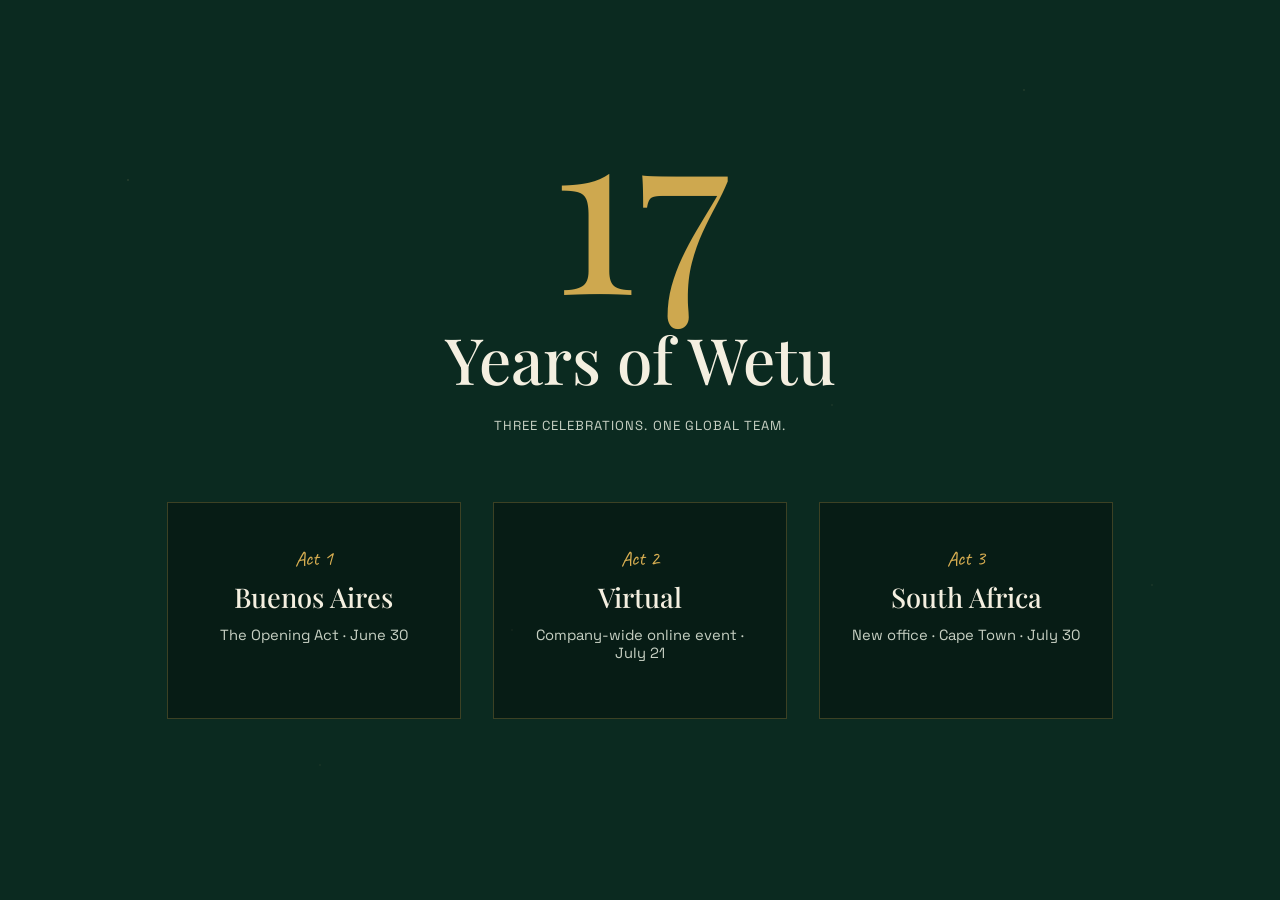
==== index.html @ 28b3c06c "Add files via upload" ====
<!DOCTYPE html>
<html lang="en">
<head>
<meta charset="UTF-8">
<meta name="viewport" content="width=device-width, initial-scale=1.0">
<title>Wetu LATAM · Buenos Aires</title>
<link rel="preconnect" href="https://fonts.googleapis.com">
<link rel="preconnect" href="https://fonts.gstatic.com" crossorigin>
<link href="https://fonts.googleapis.com/css2?family=Playfair+Display:ital,wght@0,500;0,600;0,700;1,600&family=Space+Grotesk:wght@400;500;600;700&family=Yellowtail&family=Caveat:wght@500;600;700&display=swap" rel="stylesheet">
<style>
  :root{
    --paper:#0B2A20;
    --paper-deep:#071C15;
    --ink:#F4EFE0;
    --ink-soft:#C7D0C3;
    --rust:#D9AF52;
    --petrol:#8FC9A8;
    --marigold:#E8C071;
    --sage:#8FAE55;
    --curtain:#7A1424;
    --curtain-deep:#3E0913;
    --curtain-light:#9C1D2E;
    --card-shadow: 0 18px 40px -18px rgba(0,0,0,0.6);
  }
  *{box-sizing:border-box;}
  html{scroll-behavior:smooth;}
  body{
    margin:0;
    background:var(--paper);
    color:var(--ink);
    font-family:'Space Grotesk', sans-serif;
    overflow-x:hidden;
  }
  ::selection{background:var(--marigold); color:var(--ink);}

  .grain{
    position:fixed; inset:0; pointer-events:none; z-index:1; opacity:.35; mix-blend-mode:screen;
    background-image:
      radial-gradient(1.5px 1.5px at 10% 20%, rgba(232,192,113,0.5), transparent),
      radial-gradient(1.5px 1.5px at 80% 10%, rgba(232,192,113,0.4), transparent),
      radial-gradient(1px 1px at 40% 70%, rgba(232,192,113,0.35), transparent),
      radial-gradient(1.5px 1.5px at 65% 45%, rgba(232,192,113,0.3), transparent),
      radial-gradient(1px 1px at 25% 85%, rgba(232,192,113,0.4), transparent),
      radial-gradient(1.5px 1.5px at 90% 65%, rgba(232,192,113,0.3), transparent);
    background-size: 100% 100%;
  }

  h1,h2,h3{font-family:'Playfair Display', serif; margin:0; font-weight:500;}
  .tag{
    font-family:'Caveat', cursive;
    font-weight:600;
    color:var(--rust);
    display:inline-block;
    transform:rotate(-3deg);
  }

  /* ---------- CURTAIN INTRO (click-to-open) ---------- */
  .curtain-overlay{
    position:fixed;
    inset:0;
    z-index:200;
    display:flex;
    cursor:pointer;
  }
  .curtain-overlay.opening{ cursor:default; }
  .curtain-panel{
    width:50%;
    height:100%;
    position:relative;
    background:
      radial-gradient(60% 45% at 50% 0%, rgba(255,255,255,0.10), transparent 70%),
      repeating-linear-gradient(90deg,
        rgba(255,255,255,0.10) 0px,
        rgba(255,255,255,0.03) 10px,
        rgba(0,0,0,0.10) 22px,
        rgba(0,0,0,0.22) 32px,
        rgba(0,0,0,0.10) 42px,
        rgba(255,255,255,0.03) 54px,
        rgba(255,255,255,0.10) 64px
      ),
      linear-gradient(180deg, var(--curtain-light) 0%, var(--curtain) 40%, var(--curtain-deep) 100%);
    box-shadow: inset -40px 0 90px rgba(0,0,0,0.55), inset 0 -60px 120px rgba(0,0,0,0.45);
    transition: transform 2.4s cubic-bezier(.65,0,.35,1);
    will-change: transform;
  }
  .curtain-panel.right{
    box-shadow: inset 40px 0 90px rgba(0,0,0,0.55), inset 0 -60px 120px rgba(0,0,0,0.45);
  }
  .curtain-overlay.opening .curtain-panel.left{ transform:translateX(-102%); }
  .curtain-overlay.opening .curtain-panel.right{ transform:translateX(102%); }
  .curtain-panel:before{
    content:"";
    position:absolute;
    top:0; bottom:0;
    width:18px;
    background:linear-gradient(90deg, rgba(232,192,113,0.75), rgba(232,192,113,0.05));
    z-index:2;
  }
  .curtain-panel.left:before{ right:0; }
  .curtain-panel.right:before{ left:0; }
  .curtain-panel:after{
    content:"";
    position:absolute;
    top:0; left:0; right:0; height:70px;
    background:linear-gradient(180deg, rgba(0,0,0,0.4), transparent);
  }
  .curtain-hint{
    position:fixed;
    inset:0;
    z-index:201;
    display:flex;
    flex-direction:column;
    align-items:center;
    justify-content:center;
    text-align:center;
    pointer-events:none;
    transition:opacity .6s ease;
  }
  .curtain-overlay.opening ~ .curtain-hint, .curtain-hint.hidden{
    opacity:0;
  }
  .curtain-hint .ring{
    width:64px; height:64px;
    border-radius:50%;
    border:1.5px solid rgba(232,192,113,0.65);
    display:flex; align-items:center; justify-content:center;
    margin-bottom:1rem;
    animation:pulseRing 2s ease-in-out infinite;
  }
  .curtain-hint .ring svg{ width:22px; height:22px; }
  @keyframes pulseRing{
    0%,100%{ box-shadow:0 0 0 0 rgba(232,192,113,0.35); }
    50%{ box-shadow:0 0 0 10px rgba(232,192,113,0); }
  }
  .curtain-hint .txt{
    font-family:'Yellowtail', cursive;
    font-size:clamp(1.6rem, 3.4vw, 2.2rem);
    color:#F4EFE0;
  }

  /* ---------- HERO ---------- */
  .hero{
    min-height:100svh;
    display:flex;
    flex-direction:column;
    align-items:center;
    justify-content:center;
    text-align:center;
    padding:8vh 6vw 10vh;
    position:relative;
    background:
      radial-gradient(ellipse at 20% 15%, rgba(226,162,59,0.20), transparent 55%),
      radial-gradient(ellipse at 85% 80%, rgba(40,69,79,0.18), transparent 55%),
      var(--paper);
  }
  .act-ribbon{
    display:inline-block;
    background:linear-gradient(180deg, var(--curtain), var(--curtain-deep));
    color:var(--rust);
    font-family:'Space Grotesk';
    font-weight:700;
    font-size:.95rem;
    letter-spacing:.22em;
    padding:.55rem 1.6rem;
    border:1px solid rgba(217,175,82,0.5);
    border-radius:2px;
    margin-bottom:1.4rem;
    box-shadow:0 8px 20px -8px rgba(0,0,0,0.5);
  }
  .hero .eyebrow{
    font-family:'Caveat', cursive;
    font-weight:700;
    font-size:clamp(2rem, 4.4vw, 3.2rem);
    color:var(--petrol);
    letter-spacing:.02em;
    margin-bottom:.6rem;
    transform:rotate(-2deg);
  }
  .hero h1{
    font-size:clamp(2.4rem, 6.4vw, 5rem);
    line-height:1.05;
    max-width:19ch;
    letter-spacing:-0.01em;
  }
  .hero h1 em{
    font-style:italic;
    color:var(--rust);
  }
  .hero p.sub{
    max-width:48ch;
    margin:1.6rem auto 0;
    font-size:clamp(1rem, 1.6vw, 1.2rem);
    color:var(--ink-soft);
    line-height:1.6;
  }
  .hero .date-strip{
    margin-top:2.2rem;
    display:flex;
    gap:.9rem;
    flex-wrap:wrap;
    justify-content:center;
  }
  .date-strip span{
    font-family:'Space Grotesk';
    font-size:.78rem;
    letter-spacing:.14em;
    text-transform:uppercase;
    padding:.5rem 1rem;
    border:1px solid rgba(244,239,224,0.28);
    border-radius:999px;
    color:var(--ink-soft);
  }
  .scroll-cue{
    position:absolute;
    bottom:5vh;
    font-family:'Caveat', cursive;
    font-size:1.15rem;
    color:var(--ink-soft);
    display:flex;
    flex-direction:column;
    align-items:center;
    gap:.3rem;
    animation:bob 2.4s ease-in-out infinite;
  }
  @keyframes bob{0%,100%{transform:translateY(0);}50%{transform:translateY(8px);}}

  /* ---------- CHAPTER DIVIDER ---------- */
  .chapter{
    position:sticky;
    top:0;
    z-index:5;
    padding:2.2rem 6vw 1.6rem;
    background:linear-gradient(var(--paper) 78%, transparent);
  }
  .chapter .num{
    font-family:'Caveat', cursive;
    font-size:1rem;
    color:var(--rust);
    letter-spacing:.05em;
    text-transform:uppercase;
  }
  .chapter h2{
    font-size:clamp(1.9rem, 4.2vw, 3rem);
    margin-top:.15rem;
  }
  .chapter .rule{
    margin-top:1rem;
    height:2px;
    width:100%;
    background:repeating-linear-gradient(90deg, var(--ink) 0 10px, transparent 10px 18px);
    opacity:.25;
  }

  /* ---------- STOP / SECTION ---------- */
  .stop{
    padding:2rem 6vw 5rem;
    max-width:1180px;
    margin:0 auto;
    position:relative;
    z-index:2;
  }
  .stop .stop-head{
    max-width:60ch;
    margin-bottom:2.4rem;
  }
  .stop .stop-head .loc{
    font-family:'Caveat', cursive;
    font-size:1.35rem;
    color:var(--petrol);
    transform:rotate(-2deg);
    display:inline-block;
  }
  .stop .stop-head h3{
    font-size:clamp(1.5rem, 3vw, 2.3rem);
    margin-top:.2rem;
  }
  .stop .stop-head p{
    margin-top:.9rem;
    color:var(--ink-soft);
    line-height:1.7;
    font-size:1.02rem;
  }

  /* polaroid gallery */
  .gallery{
    display:flex;
    flex-wrap:wrap;
    gap:2.4rem 2rem;
    align-items:flex-start;
    justify-content:flex-start;
  }
  .polaroid{
    background:#fdfbf6;
    padding:.9rem .9rem 2.6rem;
    box-shadow:var(--card-shadow);
    width:290px;
    max-width:78vw;
    position:relative;
    transition:transform .35s ease, box-shadow .35s ease;
  }
  .polaroid:hover{
    transform:translateY(-6px) rotate(0deg) !important;
    z-index:10;
    box-shadow:0 26px 50px -16px rgba(38,34,29,0.55);
  }
  .polaroid img, .polaroid video{
    width:100%;
    display:block;
    object-fit:cover;
    aspect-ratio:4/5;
    background:#ddd;
    cursor:zoom-in;
  }
  .featured video{
    cursor:zoom-in;
  }

  /* ---------- LIGHTBOX ---------- */
  .lightbox{
    position:fixed;
    inset:0;
    z-index:100;
    background:rgba(20,17,13,0.92);
    display:none;
    align-items:center;
    justify-content:center;
    padding:5vh 4vw;
  }
  .lightbox.open{ display:flex; }
  .lightbox .lb-content{
    max-width:min(94vw, 1100px);
    max-height:90vh;
  }
  .lightbox img, .lightbox video{
    display:block;
    max-width:100%;
    max-height:90vh;
    box-shadow:0 30px 70px -20px rgba(0,0,0,0.6);
  }
  .lightbox .lb-close{
    position:fixed;
    top:24px; right:28px;
    width:44px; height:44px;
    border-radius:50%;
    border:1px solid rgba(242,236,225,0.35);
    background:rgba(242,236,225,0.08);
    color:var(--paper);
    font-family:'Space Grotesk';
    font-size:1.4rem;
    line-height:1;
    cursor:pointer;
  }
  .lightbox .lb-close:hover{ background:rgba(242,236,225,0.18); }
  .polaroid figcaption{
    font-family:'Caveat', cursive;
    font-size:1.3rem;
    color:#2A241C;
    text-align:center;
    position:absolute;
    bottom:.55rem;
    left:0; right:0;
  }
  .polaroid.r1{transform:rotate(-4deg);}
  .polaroid.r2{transform:rotate(3deg);}
  .polaroid.r3{transform:rotate(-2deg);}
  .polaroid.r4{transform:rotate(5deg);}
  .polaroid.r5{transform:rotate(-5deg);}
  .polaroid.r6{transform:rotate(2deg);}
  .polaroid .pin{
    position:absolute;
    top:-10px; left:50%;
    transform:translateX(-50%);
    width:16px; height:16px;
    border-radius:50%;
    background:radial-gradient(circle at 35% 30%, #fff, var(--rust) 60%, #7a2416 100%);
    box-shadow:0 3px 6px rgba(0,0,0,.35);
  }
  .polaroid.tape:before{
    content:"";
    position:absolute;
    top:-14px; left:50%;
    transform:translateX(-50%) rotate(-2deg);
    width:70px; height:26px;
    background:rgba(230,220,190,0.75);
    border:1px solid rgba(0,0,0,0.05);
  }

  /* ---------- CLOSING ---------- */
  .closing{
    padding:9vh 6vw 12vh;
    text-align:center;
    background:
      linear-gradient(180deg, rgba(18,80,59,0) 0%, rgba(18,80,59,0.35) 100%),
      var(--paper-deep);
    color:var(--ink);
    position:relative;
    z-index:2;
    overflow:hidden;
  }
  .closing:before, .closing:after{
    content:"";
    position:absolute;
    top:0; bottom:0;
    width:min(14vw, 160px);
    background:
      repeating-linear-gradient(90deg,
        rgba(255,255,255,0.04) 0px, rgba(255,255,255,0.04) 2px,
        transparent 2px, transparent 22px),
      linear-gradient(180deg, var(--curtain) 0%, var(--curtain-deep) 80%);
    opacity:.9;
  }
  .closing:before{ left:0; box-shadow: inset -16px 0 40px rgba(0,0,0,0.5); }
  .closing:after{ right:0; box-shadow: inset 16px 0 40px rgba(0,0,0,0.5); }
  .closing h2{
    font-size:clamp(2rem, 5vw, 3.2rem);
    color:var(--ink);
    max-width:20ch;
    margin:0 auto;
    position:relative;
    z-index:2;
  }
  .closing p{
    max-width:50ch;
    margin:1.4rem auto 0;
    line-height:1.7;
    color:var(--ink-soft);
    font-size:1.05rem;
    position:relative;
    z-index:2;
  }
  .closing .sign{
    margin-top:2.2rem;
    font-family:'Caveat', cursive;
    font-size:1.6rem;
    color:var(--marigold);
    position:relative;
    z-index:2;
  }
  .closing .act2-teaser{
    margin-top:3.4rem;
    padding-top:2.6rem;
    border-top:1px solid rgba(217,175,82,0.25);
    position:relative;
    z-index:2;
  }
  .closing .act2-label{
    display:inline-block;
    font-family:'Space Grotesk';
    font-weight:700;
    font-size:.85rem;
    letter-spacing:.22em;
    color:var(--rust);
    border:1px solid rgba(217,175,82,0.5);
    padding:.45rem 1.3rem;
    border-radius:2px;
    margin-bottom:1rem;
  }
  .closing .act2-line{
    font-family:'Yellowtail', cursive;
    font-size:clamp(1.8rem, 4vw, 2.6rem);
    color:var(--rust);
    line-height:1.3;
  }
  .closing .act2-title{
    font-family:'Playfair Display', serif;
    font-weight:600;
    font-size:clamp(1.5rem, 3vw, 2.1rem);
    color:var(--ink);
    margin-top:.3rem;
  }
  .closing .act2-detail{
    margin-top:1.6rem;
    display:flex;
    align-items:center;
    justify-content:center;
    gap:.6rem;
    color:var(--sage);
    font-family:'Space Grotesk';
    font-weight:600;
    font-size:.95rem;
    letter-spacing:.04em;
  }
  .closing .act2-detail svg{ width:20px; height:20px; flex-shrink:0; }
  .closing .act2-note{
    margin-top:1.6rem;
    font-family:'Caveat', cursive;
    font-size:1.3rem;
    color:var(--ink-soft);
  }
  .closing .wetu-mark{
    margin-top:3rem;
    font-family:'Caveat', cursive;
    font-size:1.1rem;
    letter-spacing:.05em;
    color:rgba(242,236,225,0.55);
  }

  .featured{
    margin-top:2.6rem;
    max-width:820px;
  }
  .featured .frame{
    background:#fdfbf6;
    padding:.9rem .9rem 2.4rem;
    box-shadow:var(--card-shadow);
    transform:rotate(-1.2deg);
  }
  .featured video{
    width:100%;
    display:block;
    aspect-ratio:16/9;
    background:#ddd;
  }
  .featured figcaption{
    font-family:'Caveat', cursive;
    font-size:1.4rem;
    text-align:center;
    margin-top:.5rem;
    color:var(--ink);
  }

  @media (min-width:980px){
    .stop{
      display:grid;
      grid-template-columns: 300px 1fr;
      gap:2rem 4rem;
      max-width:1320px;
      padding-top:1.5rem;
      padding-bottom:6rem;
    }
    .stop .stop-head{
      margin-bottom:0;
      position:sticky;
      top:140px;
      align-self:start;
    }
    .stop-content{
      display:flex;
      flex-direction:column;
      gap:2.6rem;
    }
    .gallery{
      display:grid;
      grid-template-columns: repeat(auto-fill, minmax(230px, 1fr));
      gap:3rem 2.2rem;
    }
    .polaroid{
      width:100%;
      max-width:none;
    }
    .chapter{
      max-width:1320px;
      margin:0 auto;
      left:0; right:0;
    }
    .hero h1{ max-width:22ch; }
  }

  @media (max-width:640px){
    .gallery{gap:1.8rem 1.2rem;}
    .polaroid{width:76vw;}
    .stop{padding:1.4rem 6vw 3.4rem;}
  }

  /* =========================================================
     ACT 2 + ACT 3
     Added after the original ACT 1. ACT 1 above is untouched.
     ========================================================= */

  .new-act{
    position:relative;
    z-index:2;
    overflow:hidden;
    border-top:1px solid rgba(217,175,82,.18);
  }

  .new-act-intro{
    min-height:72vh;
    padding:9vh 6vw 8vh;
    display:flex;
    flex-direction:column;
    justify-content:center;
    max-width:1320px;
    margin:0 auto;
  }

  .new-act-intro .act-label{
    font-family:'Caveat', cursive;
    color:var(--rust);
    font-size:1.25rem;
    transform:rotate(-3deg);
    display:inline-block;
    margin-bottom:.5rem;
  }

  .new-act-intro h2{
    font-size:clamp(3rem, 8vw, 7rem);
    line-height:.95;
    max-width:9ch;
    letter-spacing:-.03em;
  }

  .new-act-intro .short-line{
    margin-top:1.5rem;
    color:var(--ink-soft);
    font-size:clamp(1rem, 2vw, 1.2rem);
    letter-spacing:.08em;
    text-transform:uppercase;
  }

  /* ACT 2 — virtual */
  .virtual-act{
    background:
      radial-gradient(circle at 15% 30%, rgba(143,201,168,.10), transparent 35%),
      radial-gradient(circle at 85% 70%, rgba(217,175,82,.08), transparent 35%),
      var(--paper-deep);
  }

  .virtual-inner{
    max-width:1180px;
    margin:0 auto;
    padding:0 6vw 10vh;
  }

  .virtual-gallery{
    display:grid;
    grid-template-columns:1.15fr .85fr;
    gap:2rem;
    align-items:center;
  }

  .virtual-photo{
    background:#fdfbf6;
    padding:.7rem .7rem 2rem;
    box-shadow:var(--card-shadow);
    transform:rotate(-1.5deg);
  }

  .virtual-photo:nth-child(2){transform:rotate(2deg);}
  .virtual-photo:nth-child(3){
    transform:rotate(-2deg);
    grid-column:2;
  }

  .virtual-photo img{
    width:100%;
    display:block;
    aspect-ratio:16/10;
    object-fit:cover;
    background:#17372c;
  }

  .virtual-note{
    margin-top:2.5rem;
    text-align:center;
    font-family:'Caveat',cursive;
    color:var(--rust);
    font-size:clamp(1.7rem,4vw,2.8rem);
    transform:rotate(-2deg);
  }

  /* ACT 3 — South Africa */
  .south-africa-act{
    background:#071C15;
  }

  .sa-intro{
    min-height:82vh;
    max-width:1320px;
    margin:0 auto;
    padding:9vh 6vw 6vh;
    display:flex;
    flex-direction:column;
    justify-content:center;
  }

  .sa-intro .act-label{
    font-family:'Caveat', cursive;
    color:var(--rust);
    font-size:1.4rem;
    transform:rotate(-3deg);
    display:inline-block;
    margin-bottom:.5rem;
  }

  .sa-intro .highlight-line{
    margin-top:.6rem;
    font-family:'Yellowtail', cursive;
    color:var(--rust);
    font-size:clamp(1.6rem, 3.4vw, 2.4rem);
  }

  .sa-intro h2{
    font-size:clamp(3.4rem,8.5vw,7.5rem);
    line-height:.95;
    max-width:10ch;
  }

  .sa-intro .location{
    margin-top:1.4rem;
    color:var(--ink-soft);
    font-size:.85rem;
    letter-spacing:.2em;
    text-transform:uppercase;
  }

  .sa-media{
    max-width:1320px;
    margin:0 auto;
    padding:0 6vw 11vh;
    display:grid;
    grid-template-columns:repeat(12,1fr);
    gap:1.5rem;
    align-items:start;
  }

  .sa-card{
    position:relative;
    background:#fdfbf6;
    padding:.65rem .65rem 1.7rem;
    box-shadow:var(--card-shadow);
  }

  .sa-card img,
  .sa-card video{
    width:100%;
    display:block;
    aspect-ratio:4/3;
    object-fit:cover;
    background:#172e25;
  }

  .sa-card:nth-child(1){grid-column:span 7; transform:rotate(-1.2deg);}
  .sa-card:nth-child(2){grid-column:span 5; transform:rotate(1.8deg); margin-top:4rem;}
  .sa-card:nth-child(3){grid-column:span 5; transform:rotate(-1.8deg); margin-top:-1rem;}
  .sa-card:nth-child(4){grid-column:span 7; transform:rotate(1deg); margin-top:3rem;}
  .sa-card:nth-child(5){grid-column:span 6; margin-left:8%; transform:rotate(-1deg);}
  .sa-card:nth-child(6){grid-column:span 6; margin-top:5rem; transform:rotate(1.5deg);}

  .sa-card figcaption{
    color:#2A241C;
    font-family:'Caveat',cursive;
    font-size:1.25rem;
    text-align:center;
    position:absolute;
    bottom:.25rem;
    left:0;
    right:0;
  }

  .sa-video{
    cursor:zoom-in;
  }

  .final-anniversary{
    text-align:center;
    padding:10vh 6vw 14vh;
    background:
      radial-gradient(circle at center, rgba(217,175,82,.10), transparent 50%),
      var(--paper);
  }

  .final-anniversary .big-number{
    font-family:'Playfair Display',serif;
    font-size:clamp(6rem,18vw,15rem);
    line-height:.8;
    color:var(--rust);
    opacity:.95;
  }

  .final-anniversary h2{
    margin-top:1.5rem;
    font-size:clamp(2rem,5vw,4rem);
  }

  .final-anniversary p{
    margin:1rem auto 0;
    color:var(--ink-soft);
    letter-spacing:.08em;
    text-transform:uppercase;
    font-size:.82rem;
  }

  @media (max-width:760px){
    .new-act-intro{
      min-height:60vh;
      padding-top:7vh;
    }

    .virtual-gallery{
      grid-template-columns:1fr;
      gap:1.5rem;
    }

    .virtual-photo:nth-child(3){
      grid-column:auto;
    }

    .sa-media{
      display:flex;
      flex-direction:column;
      padding-bottom:8vh;
    }

    .sa-card,
    .sa-card:nth-child(n){
      width:92%;
      margin:0 auto 1.5rem;
    }

    .sa-card:nth-child(2),
    .sa-card:nth-child(4),
    .sa-card:nth-child(6){
      margin-left:auto;
    }
  }


  /* ---------- SITE NAV ---------- */
  .site-nav{
    position:sticky; top:0; z-index:50;
    display:flex; align-items:center; justify-content:space-between;
    padding:1.1rem 6vw;
    background:rgba(7,28,21,0.92);
    backdrop-filter:blur(6px);
    border-bottom:1px solid rgba(217,175,82,0.22);
  }
  .site-nav .brand{
    font-family:'Playfair Display', serif;
    color:var(--ink);
    font-size:1.05rem;
    text-decoration:none;
  }
  .site-nav .links{ display:flex; gap:1.8rem; }
  .site-nav .links a{
    font-family:'Space Grotesk';
    font-size:.78rem;
    letter-spacing:.1em;
    text-transform:uppercase;
    color:var(--ink-soft);
    text-decoration:none;
    padding:.3rem 0;
    border-bottom:2px solid transparent;
  }
  .site-nav .links a.active{ color:var(--rust); border-bottom-color:var(--rust); }
  .site-nav .links a:hover{ color:var(--ink); }
  @media (max-width:700px){
    .site-nav{ flex-direction:column; gap:.7rem; align-items:flex-start; }
    .site-nav .links{ gap:1.1rem; flex-wrap:wrap; }
  }

  .landing-hero{
    text-align:center;
    padding:12vh 6vw 4vh;
  }
  .landing-cards{
    display:grid;
    grid-template-columns:repeat(auto-fit, minmax(260px, 1fr));
    gap:2rem;
    max-width:1100px;
    margin:2rem auto 12vh;
    padding:0 6vw;
  }
  .landing-card{
    display:block;
    text-decoration:none;
    background:var(--paper-deep);
    border:1px solid rgba(217,175,82,.25);
    padding:2.6rem 1.8rem;
    text-align:center;
    transition:transform .3s ease, border-color .3s ease;
  }
  .landing-card:hover{ transform:translateY(-6px); border-color:var(--rust); }
  .landing-card .act-label{
    font-family:'Caveat', cursive;
    color:var(--rust);
    font-size:1.3rem;
    transform:rotate(-2deg);
    display:inline-block;
  }
  .landing-card h3{
    font-family:'Playfair Display', serif;
    color:var(--ink);
    font-size:1.7rem;
    margin-top:.5rem;
  }
  .landing-card p{
    color:var(--ink-soft);
    margin-top:.7rem;
    font-size:.92rem;
  }
</style>
<body>
<div class="grain"></div>

<div class="landing-hero">
  <div class="big-number" style="font-family:'Playfair Display',serif; font-size:clamp(6rem,18vw,15rem); line-height:.8; color:var(--rust); opacity:.95;">17</div>
  <h2 style="margin-top:1.5rem; font-size:clamp(2rem,5vw,4rem);">Years of Wetu</h2>
  <p style="margin:1rem auto 0; color:var(--ink-soft); letter-spacing:.08em; text-transform:uppercase; font-size:.82rem;">Three celebrations. One global team.</p>
</div>

<div class="landing-cards">
  <a class="landing-card" href="act1-buenos-aires.html">
    <span class="act-label">Act 1</span>
    <h3>Buenos Aires</h3>
    <p>The Opening Act · June 30</p>
  </a>
  <a class="landing-card" href="act2-virtual.html">
    <span class="act-label">Act 2</span>
    <h3>Virtual</h3>
    <p>Company-wide online event · July 21</p>
  </a>
  <a class="landing-card" href="act3-south-africa.html">
    <span class="act-label">Act 3</span>
    <h3>South Africa</h3>
    <p>New office · Cape Town · July 30</p>
  </a>
</div>

</body>
</html>
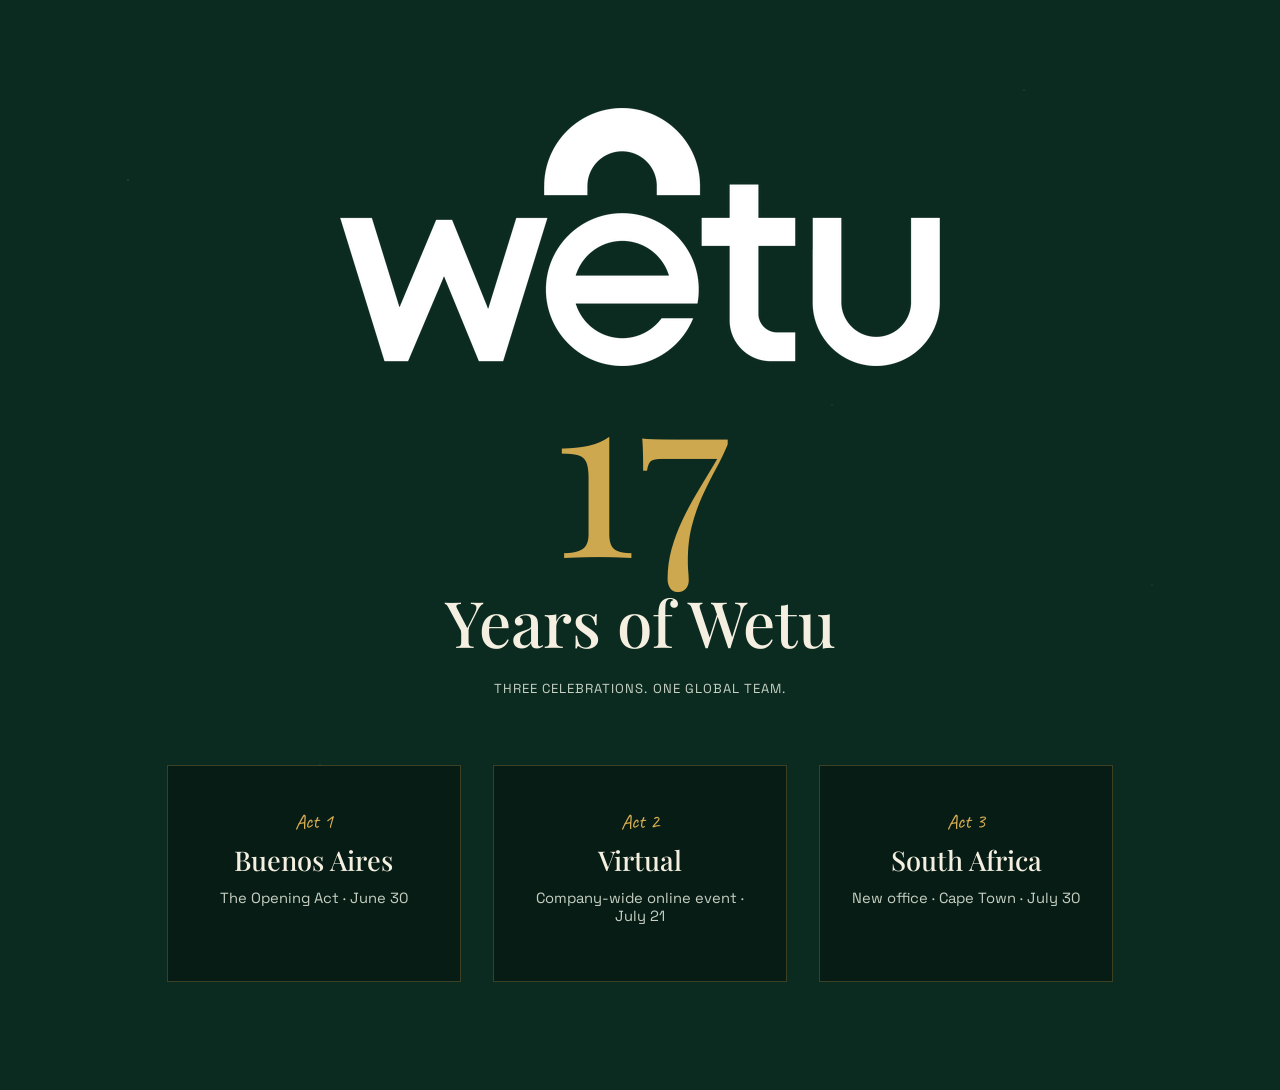
==== commit a115536b: "Update index.html" ====
--- a/index.html
+++ b/index.html
@@ -3,7 +3,7 @@
 <head>
 <meta charset="UTF-8">
 <meta name="viewport" content="width=device-width, initial-scale=1.0">
-<title>Wetu LATAM · Buenos Aires</title>
+<title>Wetu Turns 17</title>
 <link rel="preconnect" href="https://fonts.googleapis.com">
 <link rel="preconnect" href="https://fonts.gstatic.com" crossorigin>
 <link href="https://fonts.googleapis.com/css2?family=Playfair+Display:ital,wght@0,500;0,600;0,700;1,600&family=Space+Grotesk:wght@400;500;600;700&family=Yellowtail&family=Caveat:wght@500;600;700&display=swap" rel="stylesheet">
@@ -890,10 +890,13 @@
     font-size:.92rem;
   }
 </style>
+<link rel="stylesheet" href="wetu-brand.css">
+</head>
 <body>
 <div class="grain"></div>
 
 <div class="landing-hero">
+  <img class="hero-logo" src="images/wetu-logo-white.png" alt="Wetu">
   <div class="big-number" style="font-family:'Playfair Display',serif; font-size:clamp(6rem,18vw,15rem); line-height:.8; color:var(--rust); opacity:.95;">17</div>
   <h2 style="margin-top:1.5rem; font-size:clamp(2rem,5vw,4rem);">Years of Wetu</h2>
   <p style="margin:1rem auto 0; color:var(--ink-soft); letter-spacing:.08em; text-transform:uppercase; font-size:.82rem;">Three celebrations. One global team.</p>
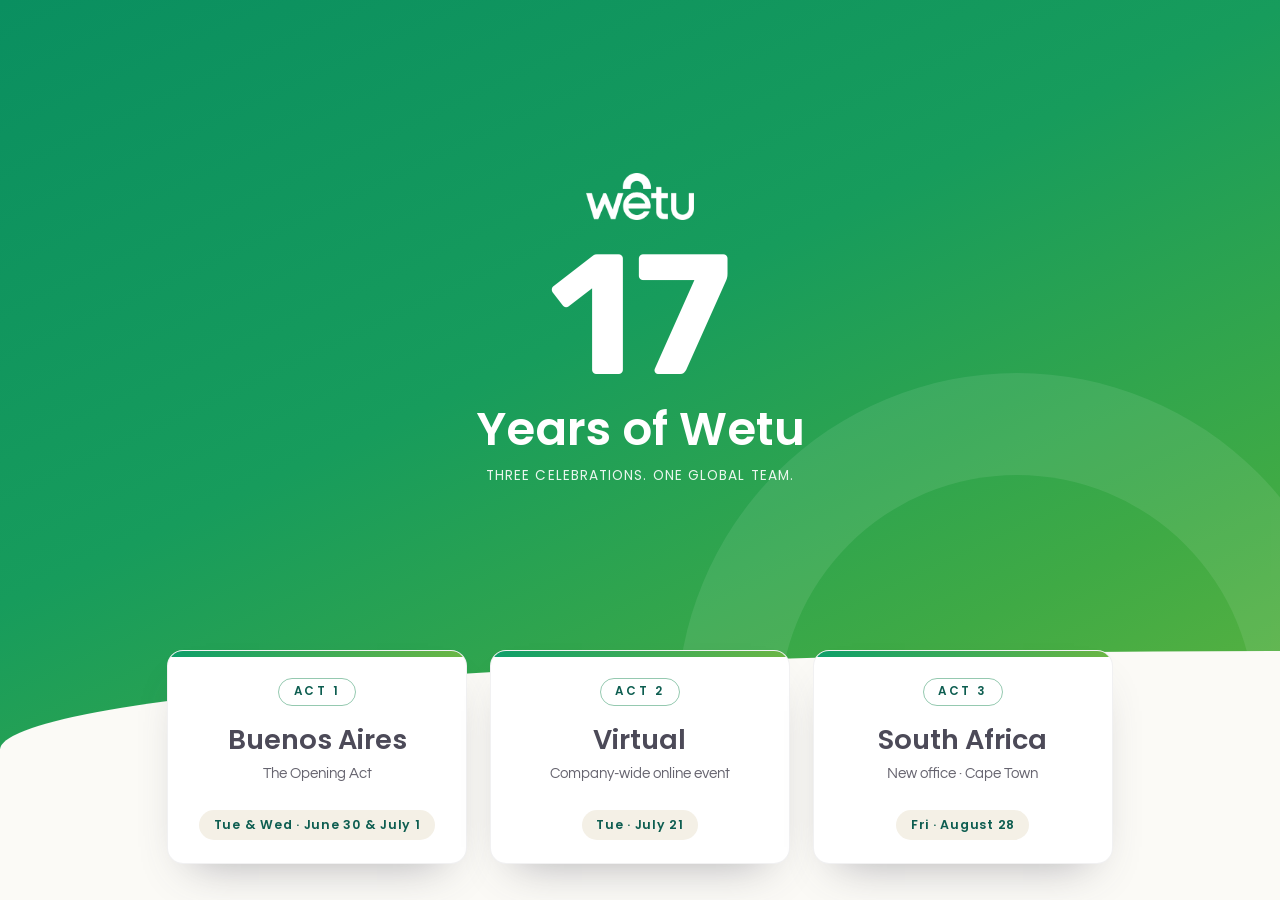
==== commit c0a2ad24: "Add files via upload" ====
--- a/index.html
+++ b/index.html
@@ -892,7 +892,7 @@
 </style>
 <link rel="stylesheet" href="wetu-brand.css">
 </head>
-<body>
+<body class="landing">
 <div class="grain"></div>
 
 <div class="landing-hero">
@@ -906,19 +906,22 @@
   <a class="landing-card" href="act1-buenos-aires.html">
     <span class="act-label">Act 1</span>
     <h3>Buenos Aires</h3>
-    <p>The Opening Act · June 30</p>
+    <p>The Opening Act</p>
+    <span class="card-date">Tue &amp; Wed · June 30 &amp; July 1</span>
   </a>
   <a class="landing-card" href="act2-virtual.html">
     <span class="act-label">Act 2</span>
     <h3>Virtual</h3>
-    <p>Company-wide online event · July 21</p>
+    <p>Company-wide online event</p>
+    <span class="card-date">Tue · July 21</span>
   </a>
   <a class="landing-card" href="act3-south-africa.html">
     <span class="act-label">Act 3</span>
     <h3>South Africa</h3>
-    <p>New office · Cape Town · July 30</p>
+    <p>New office · Cape Town</p>
+    <span class="card-date">Fri · August 28</span>
   </a>
 </div>
 
 </body>
-</html>
+</html>
--- a/wetu-brand.css
+++ b/wetu-brand.css
@@ -0,0 +1,692 @@
+/* =========================================================
+   WETU TURNS 17 · BRAND THEME
+   Light look & feel based on the Wetu Brand Guidelines (2025).
+   Load this file AFTER the page's own <style> block:
+   <link rel="stylesheet" href="wetu-brand.css">
+   ========================================================= */
+@import url('https://fonts.googleapis.com/css2?family=Rubik:wght@500;600;700&family=Poppins:wght@400;500;600;700&family=Questrial&family=Caveat:wght@500;600;700&display=swap');
+
+:root{
+  /* Brand palette */
+  --wetu-green:#6BB645;
+  --verdant:#3E9D6F;
+  --everdeep:#0D5D50;
+  --amber:#D46A36;
+  --golden:#FCD348;
+  --ivory:#F4F0E6;
+  --fog:#EBE9F1;
+  --sky:#DDEAF5;
+  --twilight:#4C4A58;
+  --grey:#555361;
+  --bg:#FBFAF6;
+  --blend:linear-gradient(155deg, #0A8F60 0%, #179C5C 45%, #3FAA45 80%, #5DB33F 100%);
+  --blend-soft:linear-gradient(90deg, #0E9F6A, #6BB645);
+
+  /* Remap the variables the existing pages already use */
+  --paper:var(--bg);
+  --paper-deep:var(--ivory);
+  --ink:var(--twilight);
+  --ink-soft:#66646F;
+  --rust:var(--verdant);
+  --petrol:var(--verdant);
+  --marigold:var(--golden);
+  --sage:var(--wetu-green);
+  --curtain:var(--everdeep);
+  --curtain-deep:#0A4A40;
+  --curtain-light:var(--verdant);
+  --card-shadow:0 18px 36px -18px rgba(76,74,88,.38);
+
+  --head:'Rubik', 'Poppins', sans-serif;
+  --title:'Poppins', sans-serif;
+  --body:'Century Gothic', 'Questrial', 'Poppins', sans-serif;
+}
+
+html, body{ background:var(--bg); }
+body{ color:var(--twilight); font-family:var(--body); }
+::selection{ background:var(--golden); color:var(--twilight); }
+.grain{ display:none !important; }
+h1, h2, h3{ font-family:var(--title); font-weight:600; color:inherit; }
+
+/* ---------- NAV ---------- */
+.site-nav{
+  background:rgba(255,255,255,.94);
+  border-bottom:0;
+  box-shadow:0 1px 0 rgba(76,74,88,.08);
+}
+.site-nav:after{
+  content:"";
+  position:absolute; left:0; right:0; bottom:0; height:2px;
+  background:var(--blend-soft);
+}
+.site-nav .brand{
+  font-family:var(--title);
+  font-weight:600;
+  color:var(--twilight);
+  display:inline-flex; align-items:center; gap:.55rem;
+}
+.site-nav .brand:before{
+  content:"";
+  width:22px; height:11px;
+  border:5px solid var(--wetu-green);
+  border-bottom:0;
+  border-radius:22px 22px 0 0;
+  box-sizing:border-box;
+  margin-top:-3px;
+}
+/* real logo in the nav: hide the drawn arch when the logo is present */
+.site-nav .brand:has(.brand-logo):before{ display:none; }
+.site-nav .brand .brand-logo{
+  height:30px;
+  width:auto;
+  display:block;
+}
+.site-nav .brand span{
+  font-family:var(--title);
+  font-weight:600;
+  font-size:1rem;
+  color:var(--verdant);
+  padding-left:.7rem;
+  margin-left:.15rem;
+  border-left:1.5px solid rgba(76,74,88,.18);
+  line-height:1.3;
+  margin-top:6px;
+}
+
+/* white logo on green */
+.hero-logo{
+  display:block;
+  width:clamp(120px, 14vw, 170px);
+  height:auto;
+  margin:0 auto 3.4rem;
+}
+.close-logo{
+  display:block;
+  width:110px;
+  height:auto;
+  margin:2.6rem auto 0;
+  opacity:.95;
+}
+
+.site-nav .links a{
+  font-family:var(--title);
+  font-weight:500;
+  color:var(--grey);
+}
+.site-nav .links a:hover{ color:var(--everdeep); }
+.site-nav .links a.active{ color:var(--verdant); border-bottom-color:var(--wetu-green); }
+
+/* ---------- GREEN HERO (all pages) ---------- */
+.hero,
+.new-act-intro,
+.act3-open,
+.landing-hero{
+  position:relative;
+  isolation:isolate;
+  overflow:hidden;
+  background:var(--blend) !important;
+  color:#fff;
+}
+.new-act-intro,
+.act3-open{
+  max-width:none !important;
+  margin:0 !important;
+  padding-left:max(6vw, calc((100% - 1320px) / 2 + 6vw)) !important;
+  padding-right:max(6vw, calc((100% - 1320px) / 2 + 6vw)) !important;
+  padding-bottom:16vh !important;
+}
+.landing-hero{ padding:14vh 6vw 20vh !important; }
+.hero{ padding-bottom:18vh; }
+
+/* big faint "hut" arch */
+.hero:before,
+.new-act-intro:before,
+.act3-open:before,
+.landing-hero:before{
+  content:"";
+  position:absolute;
+  z-index:-1;
+  right:-6vw;
+  bottom:4vh;
+  width:min(58vw, 680px);
+  aspect-ratio:2 / 1;
+  border:clamp(46px, 8vw, 110px) solid rgba(255,255,255,.09);
+  border-bottom:0;
+  border-radius:999px 999px 0 0;
+  box-sizing:border-box;
+  pointer-events:none;
+}
+/* white swoosh at the bottom, like the brand slides */
+.hero:after,
+.new-act-intro:after,
+.act3-open:after,
+.landing-hero:after{
+  content:"";
+  position:absolute;
+  z-index:-1;
+  left:0; right:0; bottom:-1px;
+  height:11vh;
+  background:var(--bg);
+  border-top-left-radius:100% 100%;
+  pointer-events:none;
+}
+
+/* hero text */
+.hero h1,
+.act3-open h1{
+  font-family:var(--head);
+  font-weight:700;
+  color:#fff;
+  letter-spacing:-.015em;
+}
+.hero h1 em,
+.act3-open h1 em{
+  font-style:normal;
+  color:var(--golden);
+}
+.hero .eyebrow{ color:var(--golden); }
+.hero p.sub,
+.act3-open .lead{
+  color:rgba(255,255,255,.92);
+  font-family:var(--body);
+}
+.date-strip span{
+  font-family:var(--title);
+  color:#fff;
+  border-color:rgba(255,255,255,.55);
+  background:rgba(255,255,255,.08);
+}
+.hero .scroll-cue{ bottom:13vh; color:#fff; }
+.act3-open .scroll-cue{
+  font-family:var(--title);
+  font-size:.85rem;
+  letter-spacing:.14em;
+  text-transform:uppercase;
+  color:rgba(255,255,255,.9);
+}
+
+/* pill labels on green */
+.act-ribbon,
+.new-act-intro .act-label,
+.landing-hero .act-label{
+  display:inline-block;
+  align-self:flex-start;
+  background:rgba(255,255,255,.12) !important;
+  color:#fff !important;
+  border:1.5px solid rgba(255,255,255,.75) !important;
+  border-radius:999px !important;
+  box-shadow:none !important;
+  font-family:var(--title) !important;
+  font-weight:600 !important;
+  font-size:.8rem !important;
+  letter-spacing:.24em !important;
+  text-transform:uppercase;
+  padding:.45rem 1.3rem !important;
+  transform:none !important;
+}
+.hero .act-ribbon{ align-self:center; }
+
+.new-act-intro h2{
+  font-family:var(--head);
+  font-weight:700;
+  color:#fff;
+  max-width:none;
+  margin-top:1.2rem;
+}
+.new-act-intro .short-line{
+  font-family:var(--title);
+  color:rgba(255,255,255,.9);
+}
+
+/* index page hero (inline styles need !important) */
+.landing-hero .big-number{
+  font-family:var(--head) !important;
+  font-weight:700;
+  color:#fff !important;
+  opacity:1 !important;
+}
+.landing-hero h2{ font-family:var(--title); color:#fff; }
+.landing-hero p{ color:rgba(255,255,255,.9) !important; font-family:var(--title); }
+
+/* ---------- SECTION LABELS & HEADINGS ---------- */
+.chapter{ background:linear-gradient(var(--bg) 80%, rgba(251,250,246,0)); }
+.chapter .num,
+.moment-label,
+.stop .stop-head .loc{
+  display:inline-block;
+  font-family:var(--title);
+  font-weight:600;
+  font-size:.76rem;
+  letter-spacing:.22em;
+  text-transform:uppercase;
+  color:var(--everdeep);
+  border:1.5px solid rgba(62,157,111,.55);
+  border-radius:999px;
+  padding:.35rem 1rem;
+  transform:none;
+}
+.chapter h2,
+.stop .stop-head h3,
+.moment-head h2{
+  font-family:var(--title);
+  font-weight:600;
+  color:var(--twilight);
+}
+.chapter .rule{
+  height:2px;
+  background:var(--blend-soft);
+  opacity:.8;
+}
+.stop .stop-head p,
+.moment-head p{ color:var(--ink-soft); }
+.stop .stop-head h3{ margin-top:.8rem; }
+.moment-head h2{ margin-top:.9rem; }
+
+.moment{ border-top:0; }
+.moment + .moment:before{
+  content:"";
+  position:absolute; top:0; left:6vw; right:6vw; height:1px;
+  background:linear-gradient(90deg, rgba(62,157,111,.35), rgba(107,182,69,0));
+}
+.moment-num{
+  font-family:var(--head);
+  font-weight:700;
+  background:var(--blend-soft);
+  -webkit-background-clip:text;
+  background-clip:text;
+  color:transparent;
+  opacity:1;
+}
+
+/* ---------- PHOTO CARDS ---------- */
+.polaroid,
+.virtual-photo,
+.sa-card,
+.featured .frame,
+.featured-video{
+  background:#fff;
+  border-radius:10px;
+  box-shadow:var(--card-shadow);
+  outline:1px solid rgba(76,74,88,.06);
+}
+.polaroid img, .polaroid video,
+.virtual-photo img,
+.sa-card img, .sa-card video,
+.featured video,
+.featured-video video{
+  border-radius:6px;
+  background:var(--ivory);
+}
+.polaroid:hover{ box-shadow:0 26px 46px -18px rgba(13,93,80,.4); }
+.polaroid figcaption,
+.virtual-photo figcaption,
+.sa-card figcaption,
+.featured-video figcaption{ color:var(--twilight); }
+.polaroid .count{
+  color:#8A8794;
+  font-family:var(--title);
+  font-size:.78rem;
+  letter-spacing:.12em;
+  bottom:.65rem;
+}
+.polaroid .pin{
+  background:radial-gradient(circle at 35% 30%, #fff, var(--golden) 55%, #d9a91c 100%);
+}
+.featured figcaption{ color:var(--twilight); }
+
+/* Act 2 */
+.virtual-act{ background:var(--bg) !important; }
+.virtual-note{
+  font-family:var(--title);
+  font-weight:600;
+  font-size:clamp(1.3rem, 3vw, 2rem);
+  color:var(--verdant);
+  transform:none;
+}
+
+/* ---------- CAROUSEL (Act 3) ---------- */
+.carousel-progress{ background:#E4E1D8; border-radius:2px; }
+.carousel-progress span{ background:var(--blend-soft); }
+.carousel-counter{ font-family:var(--title); color:var(--ink-soft); }
+.carousel-btn{
+  border:1.5px solid var(--verdant);
+  color:var(--verdant);
+  background:#fff;
+}
+.carousel-btn:hover:not(:disabled){ background:var(--verdant); color:#fff; }
+.swipe-hint{
+  color:var(--verdant);
+  font-family:var(--title);
+  font-size:.78rem;
+  letter-spacing:.14em;
+  text-transform:uppercase;
+}
+@media (max-width:640px){ .swipe-hint{ display:none; } }
+
+/* ---------- LANDING CARDS (index) ---------- */
+.landing-cards{
+  position:relative;
+  z-index:2;
+  margin-top:-12vh !important;
+}
+.landing-card{
+  background:#fff;
+  border:1px solid rgba(76,74,88,.08);
+  border-radius:16px;
+  box-shadow:0 22px 44px -24px rgba(76,74,88,.45);
+  overflow:hidden;
+  position:relative;
+}
+.landing-card:before{
+  content:"";
+  position:absolute; top:0; left:0; right:0; height:6px;
+  background:var(--blend-soft);
+}
+.landing-card:hover{ border-color:rgba(62,157,111,.5); }
+.landing-card .act-label{
+  font-family:var(--title);
+  font-weight:600;
+  font-size:.74rem;
+  letter-spacing:.22em;
+  text-transform:uppercase;
+  color:var(--everdeep);
+  border:1.5px solid rgba(62,157,111,.55);
+  border-radius:999px;
+  padding:.3rem .9rem;
+  transform:none;
+}
+.landing-card h3{ font-family:var(--title); font-weight:600; color:var(--twilight); margin-top:1rem; }
+.landing-card p{ color:var(--ink-soft); }
+
+/* ---------- GREEN CLOSING (all pages) ---------- */
+.closing,
+.act3-close,
+.final-anniversary{
+  position:relative;
+  isolation:isolate;
+  overflow:hidden;
+  background:var(--blend) !important;
+  color:#fff;
+  padding-top:20vh !important;
+}
+/* top swoosh (reuses the old curtain pseudo-elements) */
+.closing:before,
+.act3-close:before,
+.final-anniversary:before{
+  content:"";
+  position:absolute;
+  z-index:-1;
+  top:-1px; left:0; right:0; bottom:auto;
+  width:auto;
+  height:11vh;
+  background:var(--bg);
+  border-radius:0;
+  border-bottom-right-radius:100% 100%;
+  box-shadow:none;
+  opacity:1;
+}
+.closing:after,
+.act3-close:after,
+.final-anniversary:after{
+  content:"";
+  position:absolute;
+  z-index:-1;
+  left:-8vw; right:auto; top:auto;
+  bottom:-2px;
+  width:min(52vw, 600px);
+  aspect-ratio:2 / 1;
+  border:clamp(40px, 7vw, 100px) solid rgba(255,255,255,.09);
+  border-bottom:0;
+  border-radius:999px 999px 0 0;
+  box-sizing:border-box;
+  background:none;
+  box-shadow:none;
+  opacity:1;
+}
+.closing h2, .act3-close h2, .final-anniversary h2{ color:#fff; font-family:var(--title); }
+.closing p, .final-anniversary p{ color:rgba(255,255,255,.9); }
+.closing .sign{ color:var(--golden); }
+.act3-close .big-number,
+.final-anniversary .big-number{
+  font-family:var(--head);
+  font-weight:700;
+  color:#fff;
+  opacity:1;
+}
+.act3-close .toast{
+  font-family:var(--title);
+  font-weight:600;
+  font-size:clamp(1.2rem, 2.6vw, 1.7rem);
+  color:var(--golden);
+}
+.act3-close .sign{
+  color:rgba(255,255,255,.85);
+  font-family:var(--title);
+  font-size:.85rem;
+  letter-spacing:.18em;
+  text-transform:uppercase;
+}
+.closing .act2-teaser{ border-top-color:rgba(255,255,255,.3); }
+.closing .act2-label{
+  color:#fff;
+  border:1.5px solid rgba(255,255,255,.75);
+  border-radius:999px;
+  font-family:var(--title);
+}
+.closing .act2-line{
+  font-family:var(--title);
+  font-weight:600;
+  font-size:clamp(1.3rem, 3vw, 1.9rem);
+  color:var(--golden);
+}
+.closing .act2-title{ font-family:var(--head); color:#fff; }
+.closing .act2-detail{ color:var(--sky); font-family:var(--title); }
+.closing .act2-note{ color:rgba(255,255,255,.85); }
+.closing .wetu-mark{ color:rgba(255,255,255,.7); }
+
+/* curtain intro, if a page still uses it */
+.curtain-panel{ background:var(--blend) !important; }
+.curtain-panel:before{ background:linear-gradient(90deg, rgba(252,211,72,.8), rgba(252,211,72,0)); }
+
+/* ---------- LIGHTBOX ---------- */
+.lightbox{ background:rgba(28,30,34,.93); }
+.lightbox .lb-close,
+.lb-btn{
+  color:#fff;
+  border-color:rgba(255,255,255,.4);
+  background:rgba(255,255,255,.08);
+}
+.lb-count{ color:rgba(255,255,255,.8); font-family:var(--title); }
+.lightbox img, .lightbox video{ border-radius:8px; }
+
+@media (max-width:640px){
+  .hero:after, .new-act-intro:after, .act3-open:after, .landing-hero:after{ height:7vh; }
+  .closing:before, .act3-close:before, .final-anniversary:before{ height:7vh; }
+  .landing-cards{ margin-top:-8vh !important; }
+}
+
+/* ---------- DATES ---------- */
+.act-date{
+  align-self:flex-start;
+  display:inline-block;
+  margin-top:1.8rem;
+  padding:.5rem 1.1rem;
+  border:1.5px solid rgba(255,255,255,.6);
+  border-radius:999px;
+  background:rgba(255,255,255,.1);
+  color:#fff;
+  font-family:var(--title);
+  font-weight:500;
+  font-size:.8rem;
+  letter-spacing:.14em;
+  text-transform:uppercase;
+}
+.card-date{
+  display:inline-block;
+  margin-top:1.1rem;
+  padding:.35rem .9rem;
+  border-radius:999px;
+  background:var(--ivory);
+  color:var(--everdeep);
+  font-family:var(--title);
+  font-weight:600;
+  font-size:.78rem;
+  letter-spacing:.06em;
+}
+
+/* =========================================================
+   INDEX · ONE-PAGE OPENING (fits the screen without scrolling)
+   ========================================================= */
+body.landing{
+  min-height:100vh;
+  min-height:100svh;
+  display:flex;
+  flex-direction:column;
+}
+body.landing .landing-hero{
+  flex:1 0 auto;
+  display:flex;
+  flex-direction:column;
+  align-items:center;
+  justify-content:center;
+  padding:5vh 6vw 15vh !important;
+}
+body.landing .hero-logo{
+  width:auto;
+  height:clamp(28px, 5.2vh, 48px);
+  margin:0 auto 2.6vh;
+}
+body.landing .landing-hero .big-number{
+  font-size:clamp(4.2rem, 19vh, 12rem) !important;
+  line-height:.85 !important;
+}
+body.landing .landing-hero h2{
+  margin-top:1.6vh !important;
+  font-size:clamp(1.5rem, 5.2vh, 3.2rem) !important;
+  line-height:1.1;
+}
+body.landing .landing-hero p{
+  margin-top:1.3vh !important;
+  font-size:clamp(.72rem, 1.6vh, .85rem) !important;
+}
+body.landing .landing-cards{
+  margin:-11vh auto 4vh !important;
+  width:100%;
+  gap:1.4rem;
+}
+body.landing .landing-card{
+  padding:clamp(1.1rem, 3vh, 2rem) 1.4rem clamp(1rem, 2.6vh, 1.8rem);
+}
+body.landing .landing-card h3{
+  margin-top:clamp(.5rem, 1.4vh, 1rem);
+  font-size:clamp(1.3rem, 3.2vh, 1.7rem);
+}
+body.landing .landing-card p{ margin-top:.35rem; }
+body.landing .card-date{ margin-top:clamp(.6rem, 1.6vh, 1.1rem); }
+
+/* phone: compact rows so the 3 acts fit on one screen */
+@media (max-width:640px){
+  body.landing .landing-hero{ padding:4.5vh 6vw 11vh !important; }
+  body.landing .hero-logo{ height:clamp(24px, 4.2vh, 36px); margin-bottom:2vh; }
+  body.landing .landing-hero .big-number{ font-size:clamp(3.6rem, 13vh, 7rem) !important; }
+  body.landing .landing-hero h2{ font-size:clamp(1.4rem, 4vh, 2rem) !important; }
+  body.landing .landing-cards{
+    margin:-7vh auto 3vh !important;
+    padding:0 5vw;
+    grid-template-columns:1fr;
+    gap:.75rem;
+  }
+  body.landing .landing-card{
+    display:grid;
+    grid-template-columns:1fr auto;
+    grid-template-areas:
+      "label arrow"
+      "title arrow"
+      "date  arrow";
+    align-items:center;
+    gap:.3rem .8rem;
+    text-align:left;
+    padding:1rem 1.1rem .95rem;
+    border-radius:14px;
+  }
+  body.landing .landing-card:before{ top:0; bottom:0; left:0; right:auto; width:5px; height:auto; }
+  body.landing .landing-card .act-label{ grid-area:label; justify-self:start; font-size:.66rem; padding:.22rem .7rem; }
+  body.landing .landing-card h3{ grid-area:title; margin:0; font-size:1.25rem; }
+  body.landing .landing-card p{ display:none; }
+  body.landing .landing-card .card-date{
+    grid-area:date;
+    margin:0;
+    padding:0;
+    background:none;
+    font-size:.72rem;
+    color:var(--ink-soft);
+    text-align:left;
+    justify-self:start;
+  }
+  body.landing .landing-card:after{
+    content:"→";
+    grid-area:arrow;
+    width:34px; height:34px;
+    align-self:center;
+    border-radius:50%;
+    display:flex; align-items:center; justify-content:center;
+    background:var(--verdant);
+    color:#fff;
+    font-size:.95rem;
+  }
+}
+
+/* =========================================================
+   MOBILE POLISH (all pages)
+   ========================================================= */
+@media (max-width:700px){
+  .site-nav{
+    flex-direction:column;
+    align-items:stretch;
+    gap:.55rem;
+    padding:.75rem 5vw .6rem;
+  }
+  .site-nav .brand .brand-logo{ height:26px; }
+  .site-nav .links{
+    gap:1.1rem;
+    flex-wrap:nowrap;
+    overflow-x:auto;
+    scrollbar-width:none;
+    -webkit-overflow-scrolling:touch;
+  }
+  .site-nav .links::-webkit-scrollbar{ display:none; }
+  .site-nav .links a{ white-space:nowrap; font-size:.7rem; letter-spacing:.08em; }
+
+  .new-act-intro, .act3-open{
+    min-height:auto !important;
+    padding-top:7vh !important;
+    padding-bottom:12vh !important;
+  }
+  .hero:before, .new-act-intro:before, .act3-open:before{ width:80vw; right:-20vw; }
+  .act-date{ font-size:.68rem; letter-spacing:.1em; margin-top:1.3rem; }
+  .moment{ padding:7vh 5vw 8vh; }
+  .carousel-track{ gap:1.2rem; }
+  .carousel-track .polaroid{ flex-basis:72vw; }
+  .featured-video{ transform:none; }
+}
+
+/* ---------- NEXT ACT LINK ---------- */
+.next-act{
+  position:relative;
+  z-index:2;
+  display:inline-block;
+  margin-top:2.4rem;
+  padding:.8rem 1.6rem;
+  border-radius:999px;
+  background:#fff;
+  color:var(--everdeep);
+  font-family:var(--title);
+  font-weight:600;
+  font-size:.85rem;
+  letter-spacing:.08em;
+  text-transform:uppercase;
+  text-decoration:none;
+  box-shadow:0 12px 26px -14px rgba(0,0,0,.4);
+  transition:transform .25s ease, background .25s ease;
+}
+.next-act:hover{ transform:translateY(-3px); background:var(--golden); }
+.closing .close-logo{ position:relative; z-index:2; }
